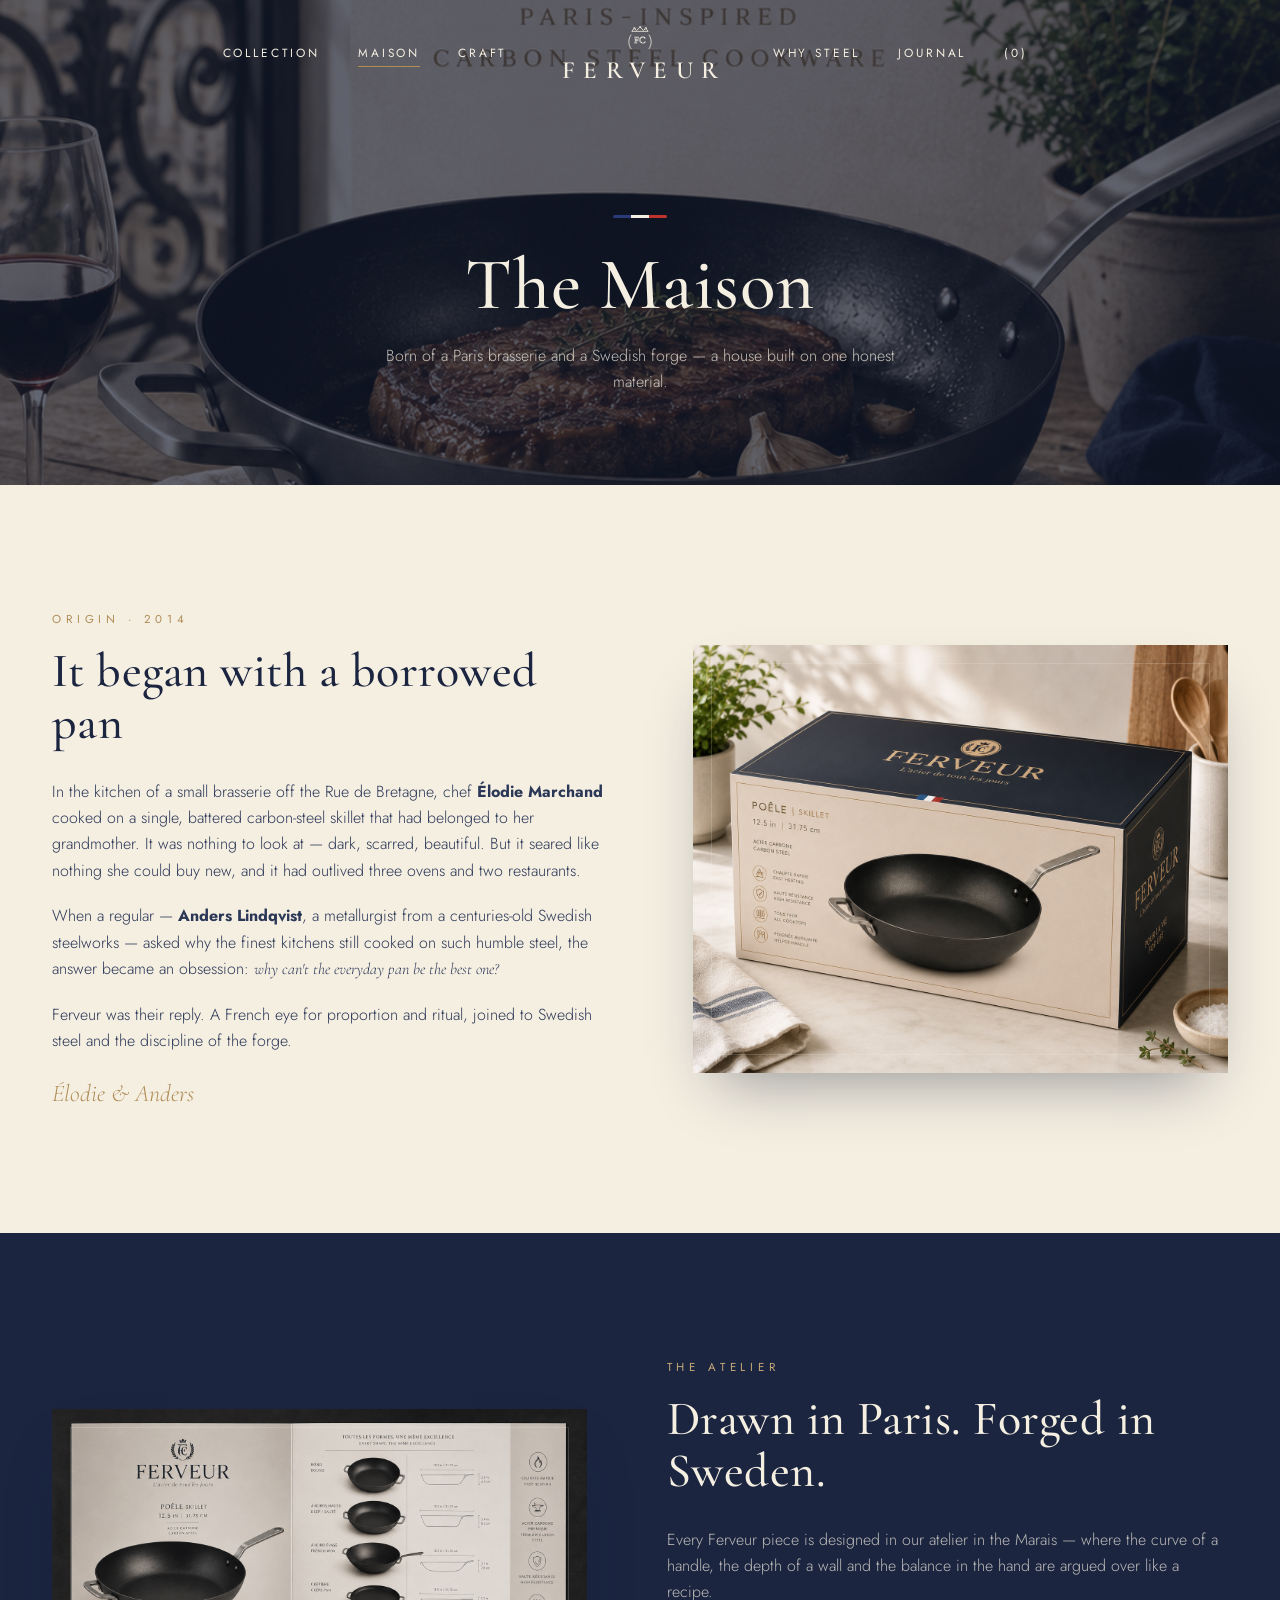
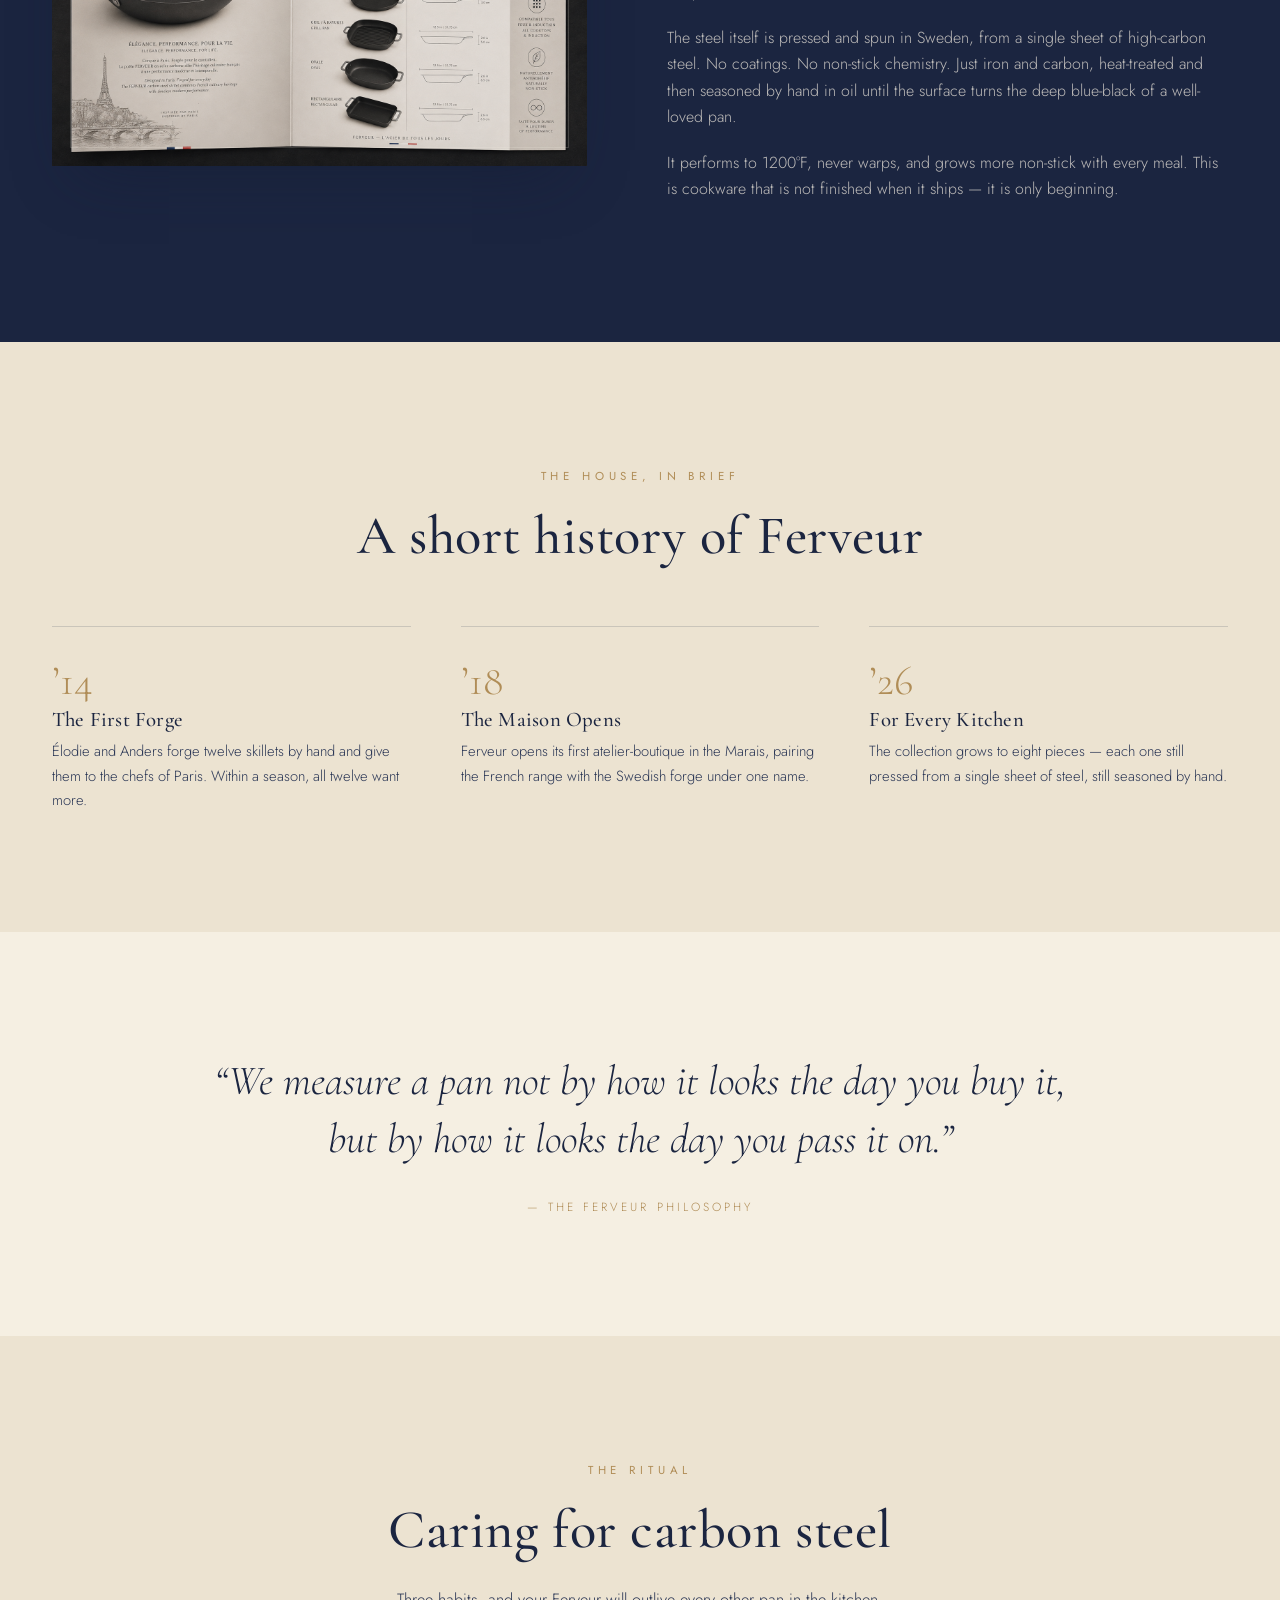
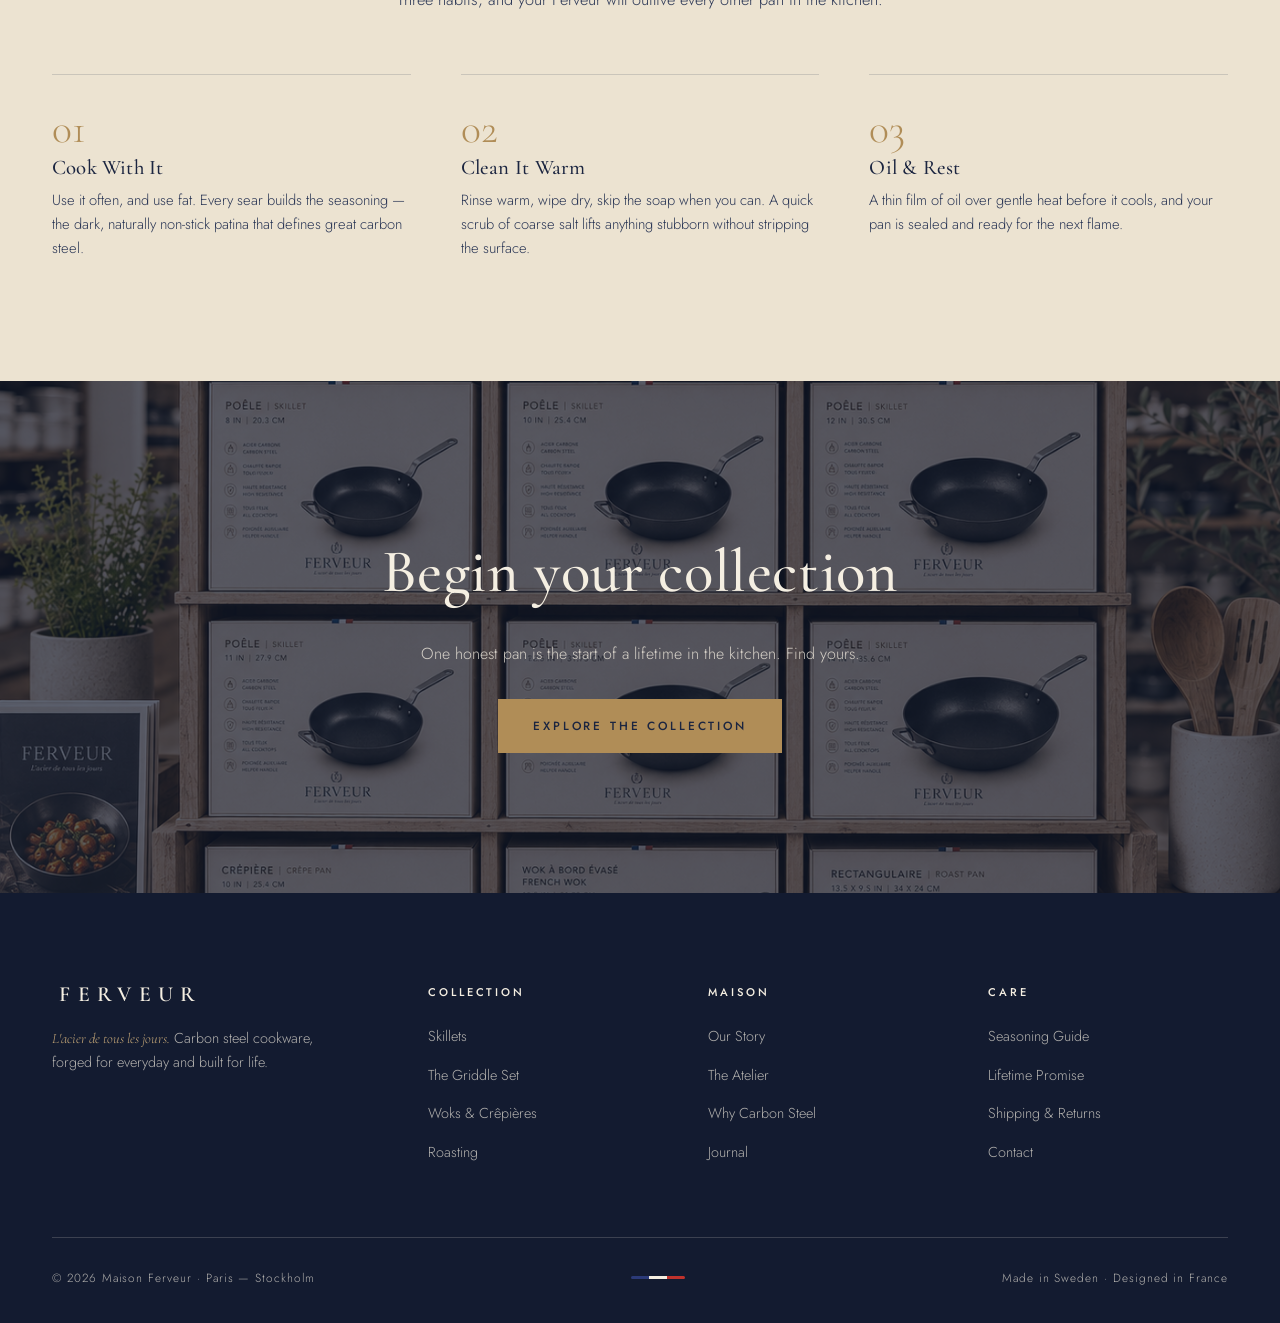
==== about.html @ c8ef3b49 "Build Ferveur luxury carbon steel cookware website Multi-page static site for the Ferveur brand: - H" ====
<!DOCTYPE html>
<html lang="en">
<head>
<meta charset="UTF-8" />
<meta name="viewport" content="width=device-width, initial-scale=1.0" />
<title>The Maison — FERVEUR | Our Story</title>
<meta name="description" content="The story of Ferveur — born of a Paris brasserie and a Swedish forge. Carbon steel cookware, designed in France and made in Sweden." />
<link rel="preconnect" href="https://fonts.googleapis.com" />
<link rel="preconnect" href="https://fonts.gstatic.com" crossorigin />
<link rel="stylesheet" href="assets/css/style.css" />
</head>
<body>

<!-- ===================  NAV  =================== -->
<nav class="nav on-dark">
  <ul class="nav__links left">
    <li><a href="collection.html">Collection</a></li>
    <li><a href="about.html">Maison</a></li>
    <li><a href="index.html#craft">Craft</a></li>
  </ul>
  <button class="burger" aria-label="Menu"><span></span><span></span><span></span></button>
  <a class="nav__center" href="index.html" aria-label="Ferveur home">
    <span class="brand-mark">
      <svg viewBox="0 0 60 60" aria-hidden="true">
        <g fill="none" stroke-width="1.4" class="mono-stroke" stroke="currentColor" stroke-linecap="round" stroke-linejoin="round">
          <path d="M16 16 L20 11 L24 15 L30 9 L36 15 L40 11 L44 16 Z"/>
          <circle cx="20" cy="11" r="1.3" fill="currentColor"/><circle cx="30" cy="9" r="1.3" fill="currentColor"/><circle cx="40" cy="11" r="1.3" fill="currentColor"/>
          <path d="M14 47 C9 40 9 30 14 23 M46 47 C51 40 51 30 46 23"/>
        </g>
        <text x="30" y="37" text-anchor="middle" font-family="Cormorant Garamond, serif" font-size="17" font-weight="600" fill="currentColor" class="mono-stroke" stroke="none">FC</text>
      </svg>
      <span class="brand-mark__word">FERVEUR</span>
    </span>
  </a>
  <ul class="nav__links right">
    <li><a href="index.html#features">Why Steel</a></li>
    <li><a href="index.html#newsletter">Journal</a></li>
    <li><a href="collection.html" data-cart-count>(0)</a></li>
  </ul>
</nav>
<div class="mobile-menu">
  <a href="collection.html">Collection</a>
  <a href="about.html">Maison</a>
  <a href="index.html#craft">Craft</a>
  <a href="index.html#features">Why Steel</a>
  <a href="index.html#newsletter">Journal</a>
</div>

<!-- ===================  PAGE HEAD  =================== -->
<header class="page-head">
  <img src="assets/img/hero-catalog.png" alt="Ferveur skillet by a Paris window" />
  <div class="page-head__inner wrap">
    <span class="tricolor"><i></i><i></i><i></i></span>
    <h1>The Maison</h1>
    <p>Born of a Paris brasserie and a Swedish forge — a house built on one honest material.</p>
  </div>
</header>

<!-- ===================  ORIGIN  =================== -->
<section class="section">
  <div class="wrap">
    <div class="split">
      <div class="split__text reveal">
        <span class="eyebrow">Origin · 2014</span>
        <h2>It began with a borrowed pan</h2>
        <p>In the kitchen of a small brasserie off the Rue de Bretagne, chef <strong>Élodie Marchand</strong> cooked on a single, battered carbon-steel skillet that had belonged to her grandmother. It was nothing to look at — dark, scarred, beautiful. But it seared like nothing she could buy new, and it had outlived three ovens and two restaurants.</p>
        <p>When a regular — <strong>Anders Lindqvist</strong>, a metallurgist from a centuries-old Swedish steelworks — asked why the finest kitchens still cooked on such humble steel, the answer became an obsession: <em class="script">why can't the everyday pan be the best one?</em></p>
        <p>Ferveur was their reply. A French eye for proportion and ritual, joined to Swedish steel and the discipline of the forge.</p>
        <span class="signature">Élodie &amp; Anders</span>
      </div>
      <div class="split__media reveal d1">
        <img src="assets/img/box-skillet.png" alt="A Ferveur skillet in its box" />
        <span class="tag-frame"></span>
      </div>
    </div>
  </div>
</section>

<!-- ===================  CRAFT  =================== -->
<section class="section section--ink" id="craft">
  <div class="wrap">
    <div class="split split--rev">
      <div class="split__text reveal d1">
        <span class="eyebrow">The Atelier</span>
        <h2>Drawn in Paris. Forged in Sweden.</h2>
        <p>Every Ferveur piece is designed in our atelier in the Marais — where the curve of a handle, the depth of a wall and the balance in the hand are argued over like a recipe.</p>
        <p>The steel itself is pressed and spun in Sweden, from a single sheet of high-carbon steel. No coatings. No non-stick chemistry. Just iron and carbon, heat-treated and then seasoned by hand in oil until the surface turns the deep blue-black of a well-loved pan.</p>
        <p>It performs to 1200°F, never warps, and grows more non-stick with every meal. This is cookware that is not finished when it ships — it is only beginning.</p>
      </div>
      <div class="split__media reveal">
        <img src="assets/img/catalog-range.png" alt="The Ferveur range of shapes" />
        <span class="tag-frame"></span>
      </div>
    </div>
  </div>
</section>

<!-- ===================  TIMELINE  =================== -->
<section class="section section--paper2">
  <div class="wrap">
    <div class="section-head center reveal">
      <span class="eyebrow">The House, in Brief</span>
      <h2>A short history of Ferveur</h2>
    </div>
    <div class="timeline reveal d1">
      <div class="tl">
        <div class="tl__year">’14</div>
        <h4>The First Forge</h4>
        <p>Élodie and Anders forge twelve skillets by hand and give them to the chefs of Paris. Within a season, all twelve want more.</p>
      </div>
      <div class="tl">
        <div class="tl__year">’18</div>
        <h4>The Maison Opens</h4>
        <p>Ferveur opens its first atelier-boutique in the Marais, pairing the French range with the Swedish forge under one name.</p>
      </div>
      <div class="tl">
        <div class="tl__year">’26</div>
        <h4>For Every Kitchen</h4>
        <p>The collection grows to eight pieces — each one still pressed from a single sheet of steel, still seasoned by hand.</p>
      </div>
    </div>
  </div>
</section>

<!-- ===================  QUOTE  =================== -->
<section class="section">
  <div class="wrap">
    <div class="quote reveal">
      <p>“We measure a pan not by how it looks the day you buy it, but by how it looks the day you pass it on.”</p>
      <cite>— The Ferveur Philosophy</cite>
    </div>
  </div>
</section>

<!-- ===================  CARE  =================== -->
<section class="section section--paper2" id="care">
  <div class="wrap">
    <div class="section-head center reveal">
      <span class="eyebrow">The Ritual</span>
      <h2>Caring for carbon steel</h2>
      <p>Three habits, and your Ferveur will outlive every other pan in the kitchen.</p>
    </div>
    <div class="timeline reveal d1">
      <div class="tl">
        <div class="tl__year">01</div>
        <h4>Cook With It</h4>
        <p>Use it often, and use fat. Every sear builds the seasoning — the dark, naturally non-stick patina that defines great carbon steel.</p>
      </div>
      <div class="tl">
        <div class="tl__year">02</div>
        <h4>Clean It Warm</h4>
        <p>Rinse warm, wipe dry, skip the soap when you can. A quick scrub of coarse salt lifts anything stubborn without stripping the surface.</p>
      </div>
      <div class="tl">
        <div class="tl__year">03</div>
        <h4>Oil &amp; Rest</h4>
        <p>A thin film of oil over gentle heat before it cools, and your pan is sealed and ready for the next flame.</p>
      </div>
    </div>
  </div>
</section>

<!-- ===================  CTA BANNER  =================== -->
<section class="banner">
  <img src="assets/img/display-wall.png" alt="The Ferveur collection" />
  <div class="banner__inner reveal">
    <h2>Begin your collection</h2>
    <p>One honest pan is the start of a lifetime in the kitchen. Find yours.</p>
    <a href="collection.html" class="btn">Explore the Collection</a>
  </div>
</section>

<!-- ===================  FOOTER  =================== -->
<footer class="footer">
  <div class="wrap">
    <div class="footer__top">
      <div class="footer__brand">
        <span class="brand-mark" style="align-items:flex-start;">
          <span class="brand-mark__word">FERVEUR</span>
        </span>
        <p><em class="script" style="color:var(--gold-soft);">L'acier de tous les jours.</em> Carbon steel cookware, forged for everyday and built for life.</p>
      </div>
      <div><h5>Collection</h5><ul>
        <li><a href="collection.html">Skillets</a></li>
        <li><a href="collection.html">The Griddle Set</a></li>
        <li><a href="collection.html">Woks & Crêpières</a></li>
        <li><a href="collection.html">Roasting</a></li>
      </ul></div>
      <div><h5>Maison</h5><ul>
        <li><a href="about.html">Our Story</a></li>
        <li><a href="about.html#craft">The Atelier</a></li>
        <li><a href="index.html#features">Why Carbon Steel</a></li>
        <li><a href="index.html#newsletter">Journal</a></li>
      </ul></div>
      <div><h5>Care</h5><ul>
        <li><a href="about.html#care">Seasoning Guide</a></li>
        <li><a href="#">Lifetime Promise</a></li>
        <li><a href="#">Shipping & Returns</a></li>
        <li><a href="#">Contact</a></li>
      </ul></div>
    </div>
    <div class="footer__bottom">
      <p>© 2026 Maison Ferveur · Paris — Stockholm</p>
      <span class="tricolor"><i></i><i></i><i></i></span>
      <p>Made in Sweden · Designed in France</p>
    </div>
  </div>
</footer>

<script src="assets/js/main.js"></script>
</body>
</html>
---- assets/css/style.css ----
/* =========================================================
   FERVEUR — Carbon Steel Cookware
   "L'acier de tous les jours"
   ========================================================= */

@import url('https://fonts.googleapis.com/css2?family=Cormorant+Garamond:ital,wght@0,400;0,500;0,600;1,400;1,500&family=Jost:wght@300;400;500;600&display=swap');

:root{
  --ink:        #1b2540;   /* deep french navy            */
  --ink-deep:   #131b30;   /* near-black navy             */
  --ink-soft:   #2b3756;
  --paper:      #f5efe2;   /* warm cream                  */
  --paper-2:    #ece3d1;   /* deeper cream                */
  --paper-3:    #e3d8c2;
  --gold:       #b08d57;   /* brushed brass               */
  --gold-soft:  #c8a978;
  --line:       rgba(27,37,64,.16);
  --line-light: rgba(245,239,226,.18);
  --fr-blue:    #2b3a78;
  --fr-red:     #c0322c;
  --shadow:     0 30px 60px -25px rgba(19,27,48,.45);

  --serif: 'Cormorant Garamond', Georgia, serif;
  --sans:  'Jost', 'Helvetica Neue', Arial, sans-serif;

  --wrap: 1240px;
  --ease: cubic-bezier(.22,.61,.36,1);
}

*{ box-sizing:border-box; margin:0; padding:0; }
html{ scroll-behavior:smooth; -webkit-font-smoothing:antialiased; }
body{
  font-family:var(--sans);
  color:var(--ink);
  background:var(--paper);
  line-height:1.65;
  font-weight:300;
  overflow-x:hidden;
}
img{ display:block; max-width:100%; }
a{ color:inherit; text-decoration:none; }

.wrap{ width:100%; max-width:var(--wrap); margin:0 auto; padding:0 32px; }

/* ---------- Type ---------- */
h1,h2,h3,h4{ font-family:var(--serif); font-weight:500; line-height:1.08; letter-spacing:.01em; }
.eyebrow{
  font-family:var(--sans);
  font-size:.72rem;
  letter-spacing:.42em;
  text-transform:uppercase;
  font-weight:400;
  color:var(--gold);
  display:inline-block;
}
.script{ font-style:italic; font-family:var(--serif); }

/* tricolor rule */
.tricolor{ display:inline-flex; height:3px; width:54px; border-radius:2px; overflow:hidden; }
.tricolor i{ flex:1; }
.tricolor i:nth-child(1){ background:var(--fr-blue); }
.tricolor i:nth-child(2){ background:#f5efe2; }
.tricolor i:nth-child(3){ background:var(--fr-red); }

/* ====================  NAV  ==================== */
.nav{
  position:fixed; inset:0 0 auto 0; z-index:100;
  display:flex; align-items:center; justify-content:space-between;
  padding:22px 40px;
  transition:background .5s var(--ease), padding .5s var(--ease), box-shadow .5s var(--ease);
}
.nav.scrolled{
  background:rgba(245,239,226,.92);
  backdrop-filter:saturate(140%) blur(14px);
  padding:14px 40px;
  box-shadow:0 1px 0 var(--line);
}
.nav__links{ display:flex; gap:38px; list-style:none; flex:1; }
.nav__links.left{ justify-content:flex-end; padding-right:46px; }
.nav__links.right{ justify-content:flex-start; padding-left:46px; }
.nav__links a{
  font-size:.74rem; letter-spacing:.24em; text-transform:uppercase; font-weight:400;
  position:relative; padding:6px 0; color:var(--ink); transition:color .3s;
}
.nav.on-dark .nav__links a, .nav.on-dark .brand-mark__word, .nav.on-dark .nav__tag,
.nav.on-dark .burger span{ color:var(--paper); }
.nav.on-dark .brand-mark__word{ color:var(--paper); }
.nav.on-dark.scrolled .nav__links a,
.nav.on-dark.scrolled .brand-mark__word,
.nav.on-dark.scrolled .burger span{ color:var(--ink); }
.nav__links a::after{
  content:''; position:absolute; left:0; bottom:0; height:1px; width:0; background:var(--gold);
  transition:width .4s var(--ease);
}
.nav__links a:hover::after, .nav__links a.active::after{ width:100%; }

.nav__center{ text-align:center; }
.burger{ display:none; background:none; border:0; cursor:pointer; flex-direction:column; gap:5px; }
.burger span{ width:26px; height:1.5px; background:var(--ink); transition:.3s; }

/* brand monogram lockup */
.brand-mark{ display:inline-flex; flex-direction:column; align-items:center; gap:2px; }
.brand-mark svg{ width:34px; height:34px; }
.nav.on-dark .brand-mark svg .mono-stroke{ stroke:var(--paper); }
.nav.on-dark.scrolled .brand-mark svg .mono-stroke{ stroke:var(--ink); }
.brand-mark__word{
  font-family:var(--serif); font-size:1.55rem; letter-spacing:.34em; font-weight:600;
  text-indent:.34em; color:var(--ink); line-height:1;
}
.brand-mark__tag{ font-style:italic; font-family:var(--serif); font-size:.78rem; color:var(--gold); }

/* ====================  HERO  ==================== */
.hero{
  position:relative; min-height:100vh; display:flex; align-items:center;
  background:var(--ink-deep);
  overflow:hidden;
}
.hero__media{ position:absolute; inset:0; }
.hero__media img{ width:100%; height:100%; object-fit:cover; opacity:.9; }
.hero__media::after{
  content:''; position:absolute; inset:0;
  background:linear-gradient(105deg, rgba(19,27,48,.82) 0%, rgba(19,27,48,.45) 45%, rgba(19,27,48,.15) 100%);
}
.hero__inner{ position:relative; z-index:2; color:var(--paper); max-width:640px; }
.hero__inner .eyebrow{ color:var(--gold-soft); }
.hero h1{
  font-size:clamp(3rem, 7vw, 6rem);
  color:var(--paper); margin:.3em 0 .25em; font-weight:500;
}
.hero h1 em{ color:var(--gold-soft); }
.hero__lede{ font-size:1.05rem; max-width:480px; color:rgba(245,239,226,.82); margin-bottom:2.4rem; }
.hero__cta{ display:flex; gap:18px; flex-wrap:wrap; align-items:center; }

/* buttons */
.btn{
  font-family:var(--sans); font-size:.74rem; letter-spacing:.24em; text-transform:uppercase;
  padding:16px 34px; border:1px solid var(--gold); color:var(--ink); background:var(--gold);
  cursor:pointer; transition:.4s var(--ease); display:inline-block; font-weight:500;
}
.btn:hover{ background:transparent; color:var(--gold); }
.btn--ghost{ background:transparent; color:var(--paper); border-color:rgba(245,239,226,.5); }
.btn--ghost:hover{ border-color:var(--gold-soft); color:var(--gold-soft); }
.btn--dark{ background:var(--ink); border-color:var(--ink); color:var(--paper); }
.btn--dark:hover{ background:transparent; color:var(--ink); }

.scroll-hint{
  position:absolute; bottom:34px; left:50%; transform:translateX(-50%); z-index:3;
  color:rgba(245,239,226,.6); font-size:.64rem; letter-spacing:.3em; text-transform:uppercase;
  display:flex; flex-direction:column; align-items:center; gap:10px;
}
.scroll-hint span{ width:1px; height:46px; background:linear-gradient(var(--gold-soft), transparent); animation:drop 2.2s infinite; }
@keyframes drop{ 0%{ transform:scaleY(0); transform-origin:top; } 50%{ transform:scaleY(1); transform-origin:top; } 51%{ transform-origin:bottom; } 100%{ transform:scaleY(0); transform-origin:bottom; } }

/* ====================  MARQUEE STRIP  ==================== */
.strip{
  background:var(--ink); color:var(--paper-2); padding:18px 0; overflow:hidden;
  border-top:1px solid var(--line-light); border-bottom:1px solid var(--line-light);
}
.strip__track{ display:flex; gap:60px; white-space:nowrap; animation:slide 38s linear infinite; }
.strip__track span{ font-size:.72rem; letter-spacing:.34em; text-transform:uppercase; color:rgba(245,239,226,.7); display:inline-flex; align-items:center; gap:60px; }
.strip__track span::after{ content:'✦'; color:var(--gold); }
@keyframes slide{ to{ transform:translateX(-50%); } }

/* ====================  SECTION SHELL  ==================== */
.section{ padding:120px 0; }
.section--paper2{ background:var(--paper-2); }
.section--ink{ background:var(--ink); color:var(--paper); }
.section--ink .eyebrow{ color:var(--gold-soft); }
.section--ink h2{ color:var(--paper); }
.section-head{ max-width:620px; }
.section-head.center{ margin:0 auto; text-align:center; }
.section-head h2{ font-size:clamp(2.2rem,4.4vw,3.4rem); margin:.35em 0 .5em; }
.section-head p{ color:var(--ink-soft); font-size:1.02rem; }
.section--ink .section-head p{ color:rgba(245,239,226,.72); }

/* ====================  INTRO SPLIT  ==================== */
.split{ display:grid; grid-template-columns:1.05fr 1fr; gap:80px; align-items:center; }
.split__media{ position:relative; }
.split__media img{ width:100%; box-shadow:var(--shadow); }
.split__media .tag-frame{ position:absolute; inset:18px; border:1px solid var(--line-light); pointer-events:none; }
.split--rev{ grid-template-columns:1fr 1.05fr; }
.split--rev .split__text{ order:2; }
.split__text h2{ font-size:clamp(2rem,4vw,3rem); margin:.3em 0 .6em; }
.split__text p{ margin-bottom:1.2rem; color:var(--ink-soft); }
.section--ink .split__text p{ color:rgba(245,239,226,.74); }
.signature{ font-family:var(--serif); font-style:italic; font-size:1.5rem; color:var(--gold); margin-top:.4rem; }

/* ====================  FEATURES  ==================== */
.features{ display:grid; grid-template-columns:repeat(4,1fr); gap:0; border-top:1px solid var(--line); }
.feature{ padding:48px 28px; text-align:center; border-right:1px solid var(--line); }
.feature:last-child{ border-right:0; }
.feature__icon{ width:46px; height:46px; margin:0 auto 22px; color:var(--gold); }
.feature h4{ font-size:1.35rem; margin-bottom:.4rem; }
.feature p{ font-size:.82rem; letter-spacing:.04em; color:var(--ink-soft); text-transform:uppercase; }

/* ====================  COLLECTION GRID  ==================== */
.grid{ display:grid; grid-template-columns:repeat(3,1fr); gap:38px; }
.card{
  background:var(--paper); border:1px solid var(--line);
  display:flex; flex-direction:column; transition:transform .5s var(--ease), box-shadow .5s var(--ease);
}
.card:hover{ transform:translateY(-8px); box-shadow:var(--shadow); }
.card__media{ position:relative; aspect-ratio:4/3.4; overflow:hidden; background:var(--ink-deep); }
.card__media img{ width:100%; height:100%; object-fit:cover; transition:transform 1.1s var(--ease); }
.card:hover .card__media img{ transform:scale(1.06); }
.card__badge{
  position:absolute; top:16px; left:16px; background:var(--ink); color:var(--paper);
  font-size:.58rem; letter-spacing:.24em; text-transform:uppercase; padding:7px 12px;
}
.card__body{ padding:26px 26px 30px; display:flex; flex-direction:column; flex:1; }
.card__fr{ font-size:.64rem; letter-spacing:.3em; text-transform:uppercase; color:var(--gold); margin-bottom:8px; }
.card__body h3{ font-size:1.6rem; margin-bottom:6px; }
.card__spec{ font-size:.82rem; color:var(--ink-soft); margin-bottom:18px; flex:1; }
.card__foot{ display:flex; align-items:center; justify-content:space-between; padding-top:18px; border-top:1px solid var(--line); }
.card__price{ font-family:var(--serif); font-size:1.7rem; font-weight:600; }
.card__buy{
  font-size:.66rem; letter-spacing:.22em; text-transform:uppercase; color:var(--ink);
  border-bottom:1px solid var(--gold); padding-bottom:4px; transition:.3s;
}
.card__buy:hover{ color:var(--gold); }

/* ====================  BANNER / CTA  ==================== */
.banner{
  position:relative; padding:140px 0; text-align:center; color:var(--paper);
  background:var(--ink-deep); overflow:hidden;
}
.banner img{ position:absolute; inset:0; width:100%; height:100%; object-fit:cover; opacity:.32; }
.banner__inner{ position:relative; z-index:2; max-width:680px; margin:0 auto; }
.banner h2{ font-size:clamp(2.4rem,5vw,3.8rem); color:var(--paper); margin:.3em 0 .6em; }
.banner p{ color:rgba(245,239,226,.8); margin-bottom:2rem; }

/* ====================  STORY TIMELINE  ==================== */
.timeline{ display:grid; grid-template-columns:repeat(3,1fr); gap:50px; margin-top:60px; }
.tl{ position:relative; padding-top:34px; border-top:1px solid var(--line); }
.section--ink .tl{ border-top-color:var(--line-light); }
.tl__year{ font-family:var(--serif); font-size:2.6rem; color:var(--gold); line-height:1; margin-bottom:.4rem; }
.tl h4{ font-size:1.3rem; margin-bottom:.5rem; }
.tl p{ font-size:.92rem; color:var(--ink-soft); }
.section--ink .tl p{ color:rgba(245,239,226,.72); }

/* ====================  QUOTE  ==================== */
.quote{ text-align:center; max-width:860px; margin:0 auto; }
.quote p{ font-family:var(--serif); font-style:italic; font-size:clamp(1.6rem,3.4vw,2.6rem); line-height:1.4; color:var(--ink); }
.quote cite{ display:block; margin-top:28px; font-style:normal; font-family:var(--sans); font-size:.74rem; letter-spacing:.26em; text-transform:uppercase; color:var(--gold); }

/* ====================  NEWSLETTER  ==================== */
.news{ display:grid; grid-template-columns:1fr 1fr; gap:60px; align-items:center; }
.news form{ display:flex; gap:0; margin-top:24px; max-width:440px; border-bottom:1px solid var(--line-light); }
.news input{
  flex:1; background:transparent; border:0; padding:14px 4px; color:var(--paper);
  font-family:var(--sans); font-size:.9rem; letter-spacing:.04em;
}
.news input::placeholder{ color:rgba(245,239,226,.45); }
.news input:focus{ outline:none; }
.news button{ background:none; border:0; color:var(--gold); cursor:pointer; font-size:.7rem; letter-spacing:.22em; text-transform:uppercase; padding:0 6px; }
.news .ok{ color:var(--gold-soft); font-size:.84rem; margin-top:14px; min-height:1.2em; }

/* ====================  FOOTER  ==================== */
.footer{ background:var(--ink-deep); color:rgba(245,239,226,.7); padding:90px 0 36px; }
.footer__top{ display:grid; grid-template-columns:1.4fr 1fr 1fr 1fr; gap:40px; padding-bottom:60px; border-bottom:1px solid var(--line-light); }
.footer h5{ font-family:var(--sans); font-size:.7rem; letter-spacing:.26em; text-transform:uppercase; color:var(--paper); margin-bottom:22px; font-weight:500; }
.footer ul{ list-style:none; }
.footer ul li{ margin-bottom:12px; }
.footer ul a{ font-size:.9rem; transition:color .3s; }
.footer ul a:hover{ color:var(--gold-soft); }
.footer__brand .brand-mark__word{ color:var(--paper); font-size:1.35rem; }
.footer__brand p{ font-size:.9rem; max-width:280px; margin-top:18px; }
.footer__brand .brand-mark svg .mono-stroke{ stroke:var(--paper); }
.footer__bottom{ display:flex; justify-content:space-between; align-items:center; padding-top:30px; flex-wrap:wrap; gap:16px; }
.footer__bottom p{ font-size:.74rem; letter-spacing:.08em; }
.footer__bottom .tricolor{ margin:0 auto; }

/* ====================  PAGE HEADER (interior pages)  ==================== */
.page-head{
  position:relative; padding:200px 0 90px; text-align:center; color:var(--paper);
  background:var(--ink-deep); overflow:hidden;
}
.page-head img{ position:absolute; inset:0; width:100%; height:100%; object-fit:cover; opacity:.34; }
.page-head__inner{ position:relative; z-index:2; }
.page-head h1{ font-size:clamp(2.6rem,6vw,4.6rem); color:var(--paper); margin:.25em 0; }
.page-head p{ max-width:560px; margin:0 auto; color:rgba(245,239,226,.78); }

/* ====================  REVEAL  ==================== */
.reveal{ opacity:0; transform:translateY(30px); transition:opacity 1s var(--ease), transform 1s var(--ease); }
.reveal.in{ opacity:1; transform:none; }
.reveal.d1{ transition-delay:.1s; } .reveal.d2{ transition-delay:.2s; }
.reveal.d3{ transition-delay:.3s; } .reveal.d4{ transition-delay:.4s; }

/* ====================  RESPONSIVE  ==================== */
@media (max-width:980px){
  .split, .split--rev{ grid-template-columns:1fr; gap:44px; }
  .split--rev .split__text{ order:0; }
  .grid{ grid-template-columns:repeat(2,1fr); }
  .features{ grid-template-columns:repeat(2,1fr); }
  .feature:nth-child(2){ border-right:0; }
  .feature{ border-bottom:1px solid var(--line); }
  .timeline{ grid-template-columns:1fr; gap:36px; }
  .news{ grid-template-columns:1fr; gap:30px; }
  .footer__top{ grid-template-columns:1fr 1fr; gap:36px; }
}
@media (max-width:720px){
  .wrap{ padding:0 22px; }
  .nav{ padding:18px 22px; }
  .nav.scrolled{ padding:14px 22px; }
  .nav__links{ display:none; }
  .burger{ display:flex; }
  .nav__center{ flex:1; text-align:left; }
  .brand-mark{ align-items:flex-start; }
  .nav__actions{ display:none; }
  /* mobile menu */
  .mobile-menu{
    position:fixed; inset:0; z-index:99; background:var(--ink-deep); color:var(--paper);
    display:flex; flex-direction:column; align-items:center; justify-content:center; gap:28px;
    transform:translateY(-100%); transition:transform .55s var(--ease);
  }
  .mobile-menu.open{ transform:none; }
  .mobile-menu a{ font-family:var(--serif); font-size:2rem; }
  .section{ padding:80px 0; }
  .grid{ grid-template-columns:1fr; }
  .footer__top{ grid-template-columns:1fr; }
  .hero__cta{ flex-direction:column; align-items:flex-start; }
  .hero__cta .btn{ width:100%; text-align:center; }
}
.mobile-menu{ display:none; }
@media (max-width:720px){ .mobile-menu{ display:flex; } }
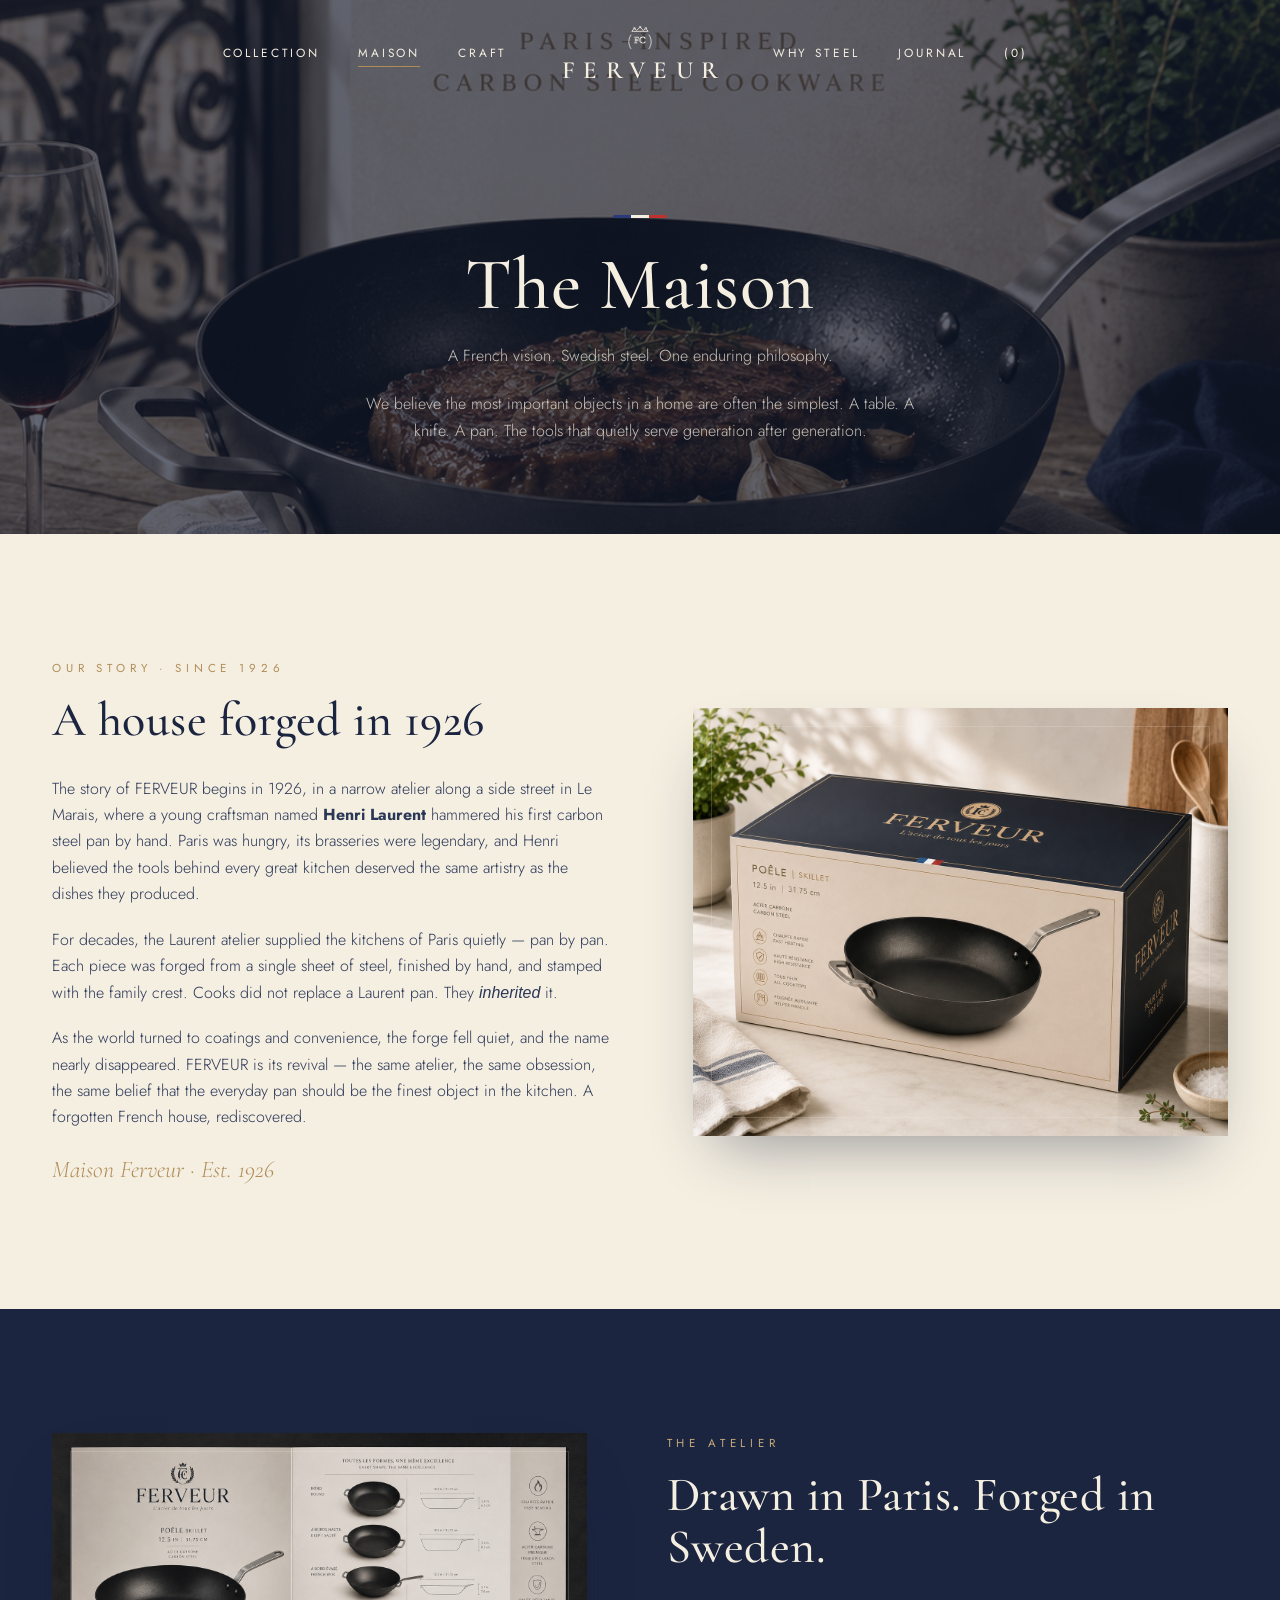
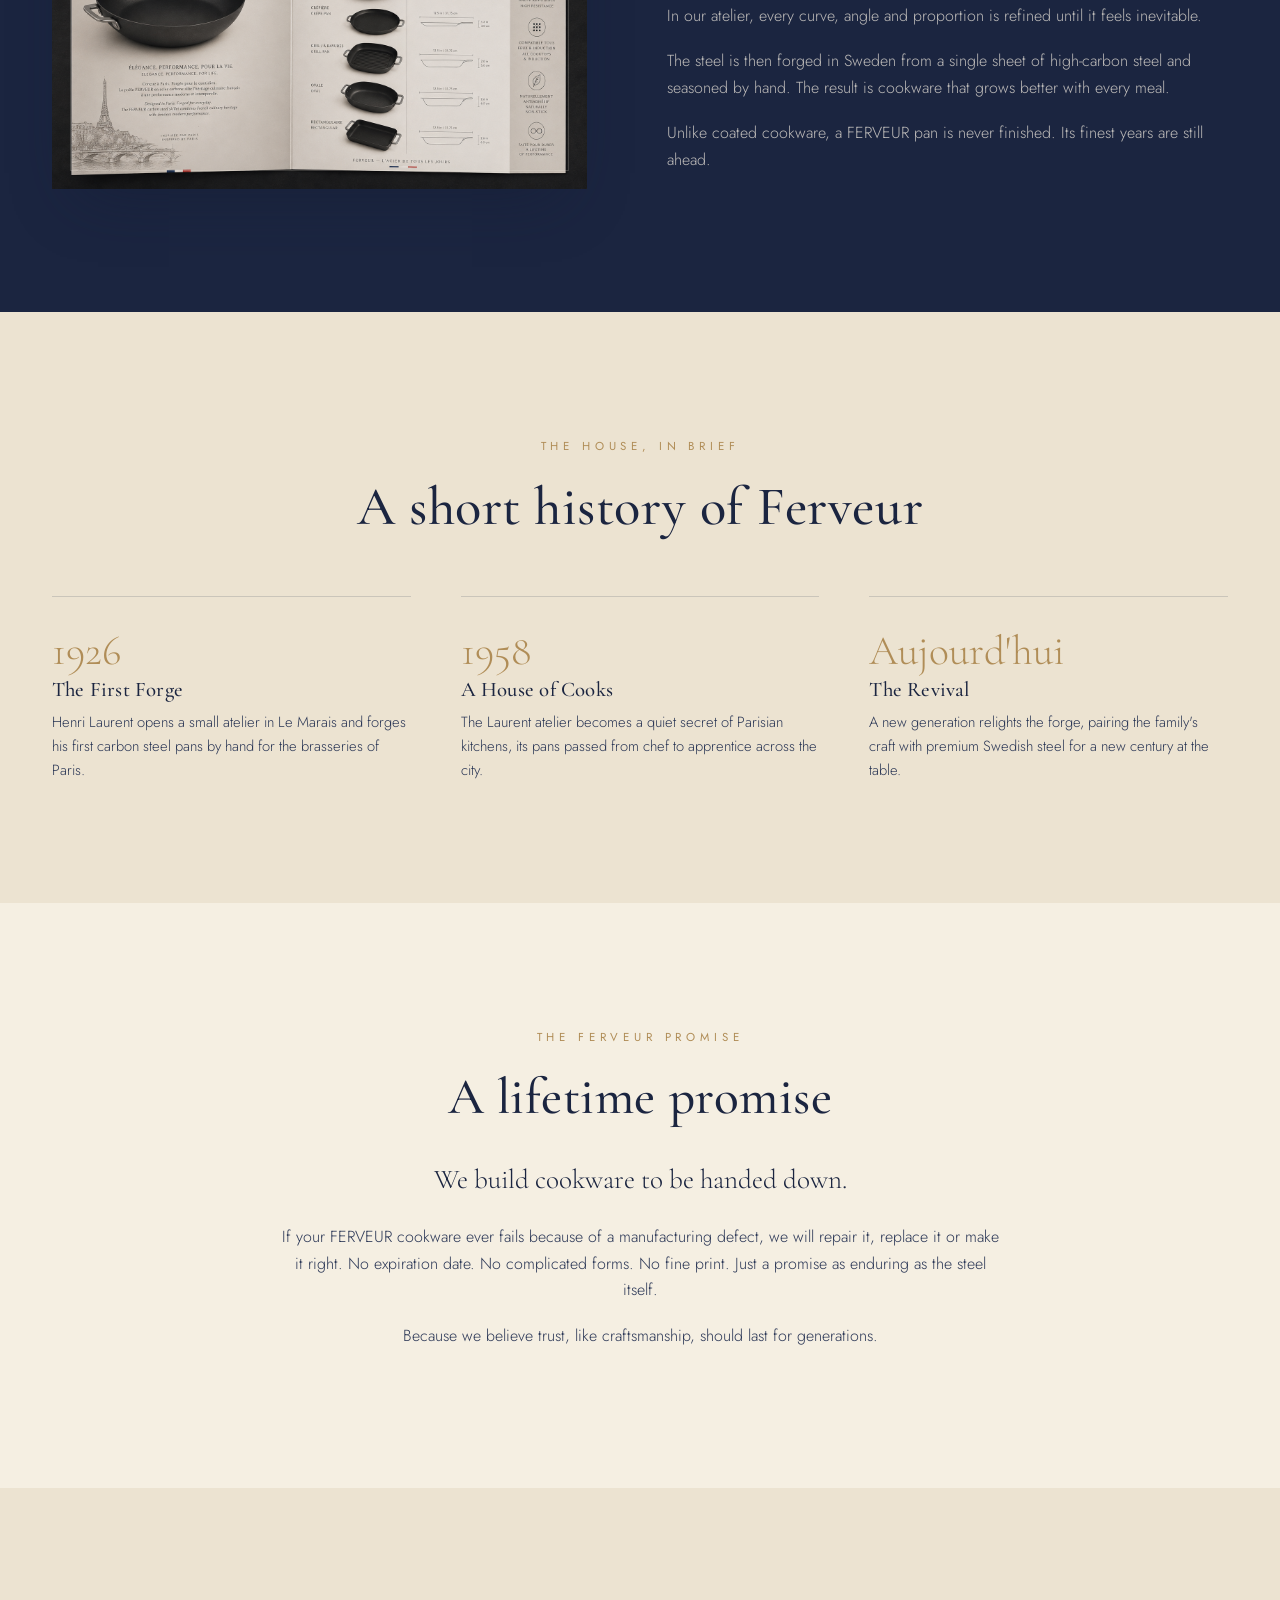
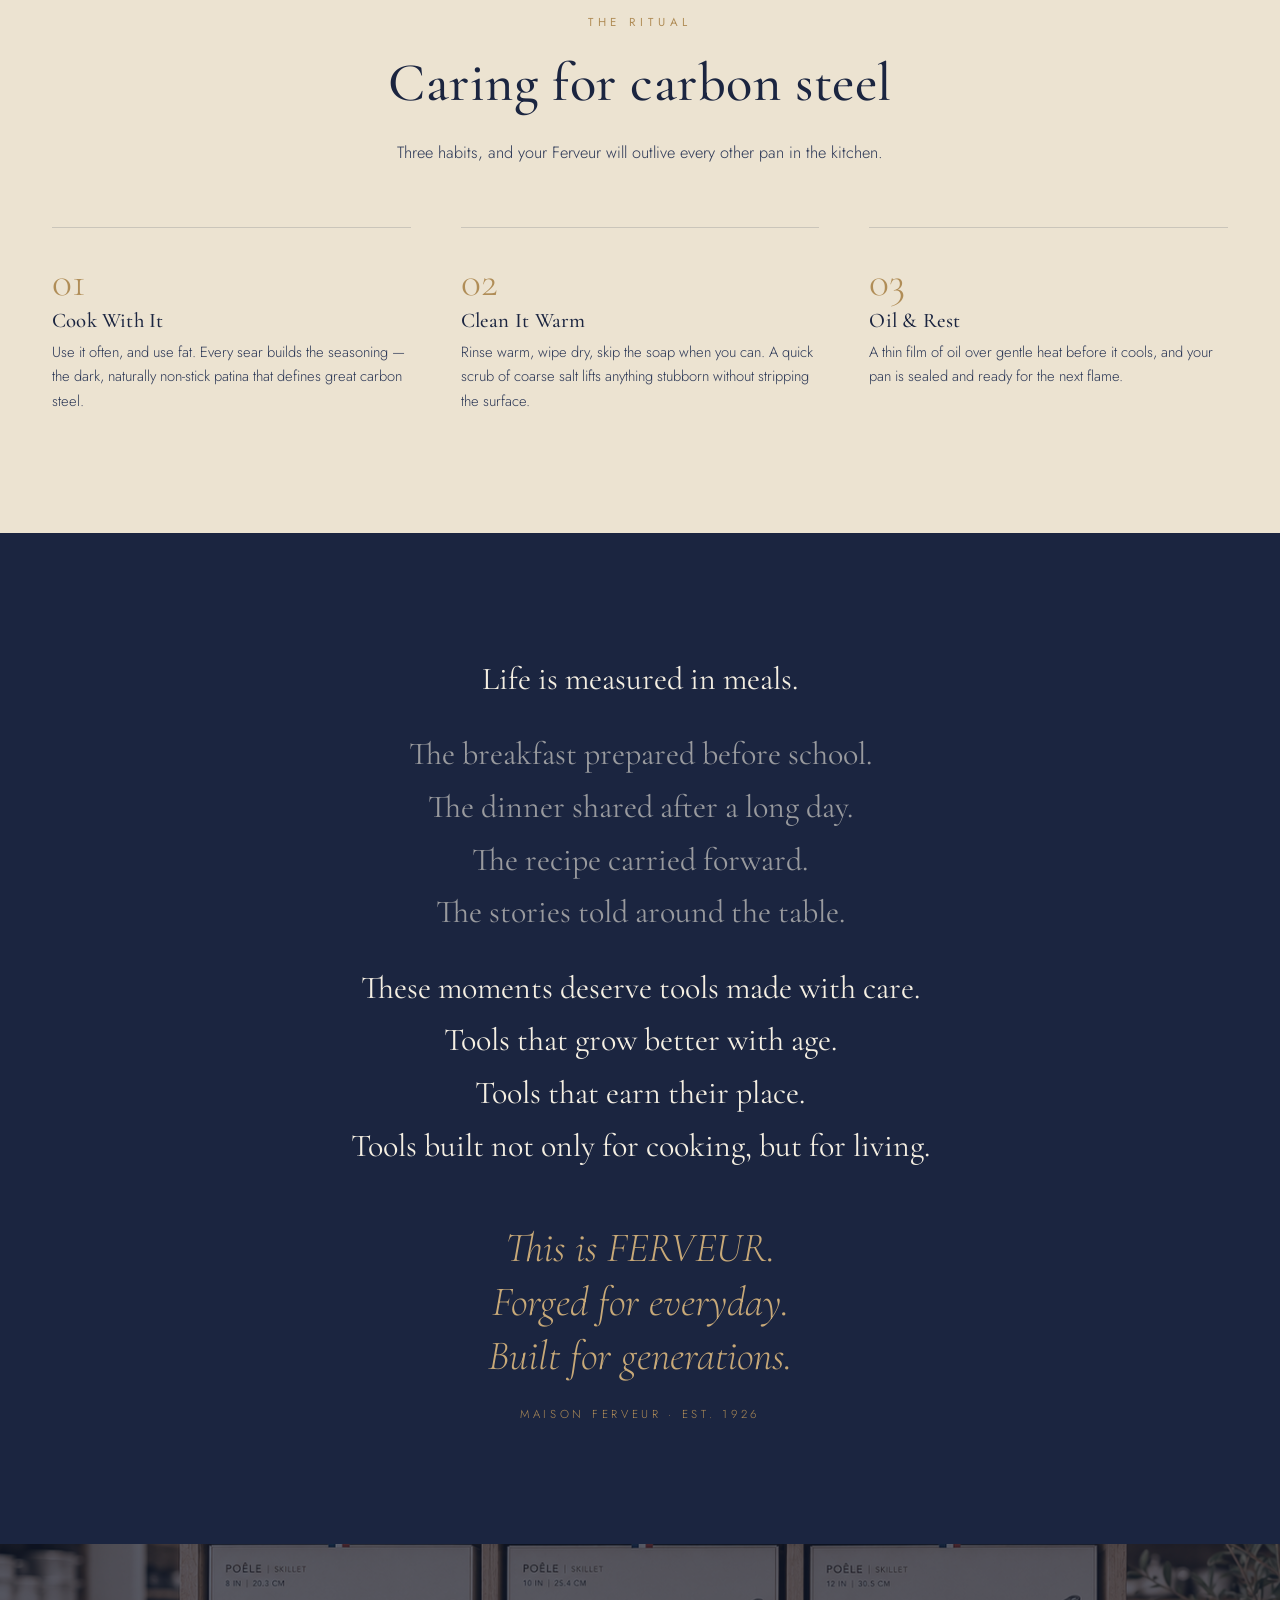
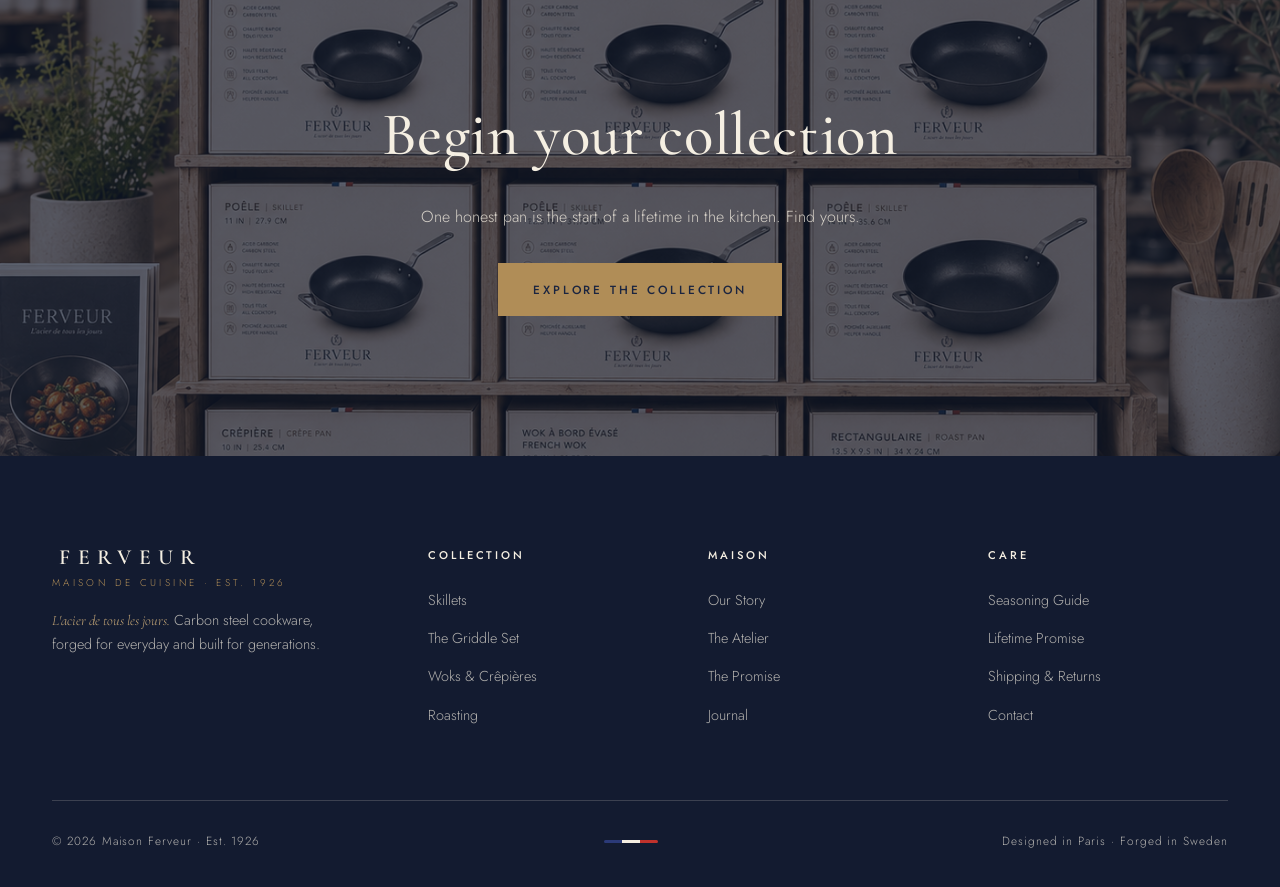
==== commit 8b4c2599: "Elevate Ferveur into a heritage French maison (Est. 1926) Rewrite copy across all pages to position " ====
--- a/about.html
+++ b/about.html
@@ -3,8 +3,8 @@
 <head>
 <meta charset="UTF-8" />
 <meta name="viewport" content="width=device-width, initial-scale=1.0" />
-<title>The Maison — FERVEUR | Our Story</title>
-<meta name="description" content="The story of Ferveur — born of a Paris brasserie and a Swedish forge. Carbon steel cookware, designed in France and made in Sweden." />
+<title>The Maison — FERVEUR | A French House, Est. 1926</title>
+<meta name="description" content="The story of Maison Ferveur — a French house forged in 1926 by the Laurent family, rediscovered for a new century. French vision, Swedish steel, one enduring philosophy." />
 <link rel="preconnect" href="https://fonts.googleapis.com" />
 <link rel="preconnect" href="https://fonts.gstatic.com" crossorigin />
 <link rel="stylesheet" href="assets/css/style.css" />
@@ -52,7 +52,8 @@
   <div class="page-head__inner wrap">
     <span class="tricolor"><i></i><i></i><i></i></span>
     <h1>The Maison</h1>
-    <p>Born of a Paris brasserie and a Swedish forge — a house built on one honest material.</p>
+    <p>A French vision. Swedish steel. One enduring philosophy.</p>
+    <p style="margin-top:1.4rem;">We believe the most important objects in a home are often the simplest. A table. A knife. A pan. The tools that quietly serve generation after generation.</p>
   </div>
 </header>
 
@@ -61,12 +62,12 @@
   <div class="wrap">
     <div class="split">
       <div class="split__text reveal">
-        <span class="eyebrow">Origin · 2014</span>
-        <h2>It began with a borrowed pan</h2>
-        <p>In the kitchen of a small brasserie off the Rue de Bretagne, chef <strong>Élodie Marchand</strong> cooked on a single, battered carbon-steel skillet that had belonged to her grandmother. It was nothing to look at — dark, scarred, beautiful. But it seared like nothing she could buy new, and it had outlived three ovens and two restaurants.</p>
-        <p>When a regular — <strong>Anders Lindqvist</strong>, a metallurgist from a centuries-old Swedish steelworks — asked why the finest kitchens still cooked on such humble steel, the answer became an obsession: <em class="script">why can't the everyday pan be the best one?</em></p>
-        <p>Ferveur was their reply. A French eye for proportion and ritual, joined to Swedish steel and the discipline of the forge.</p>
-        <span class="signature">Élodie &amp; Anders</span>
+        <span class="eyebrow">Our Story · Since 1926</span>
+        <h2>A house forged in 1926</h2>
+        <p>The story of FERVEUR begins in 1926, in a narrow atelier along a side street in Le Marais, where a young craftsman named <strong>Henri Laurent</strong> hammered his first carbon steel pan by hand. Paris was hungry, its brasseries were legendary, and Henri believed the tools behind every great kitchen deserved the same artistry as the dishes they produced.</p>
+        <p>For decades, the Laurent atelier supplied the kitchens of Paris quietly — pan by pan. Each piece was forged from a single sheet of steel, finished by hand, and stamped with the family crest. Cooks did not replace a Laurent pan. They <em>inherited</em> it.</p>
+        <p>As the world turned to coatings and convenience, the forge fell quiet, and the name nearly disappeared. FERVEUR is its revival — the same atelier, the same obsession, the same belief that the everyday pan should be the finest object in the kitchen. A forgotten French house, rediscovered.</p>
+        <span class="signature">Maison Ferveur · Est. 1926</span>
       </div>
       <div class="split__media reveal d1">
         <img src="assets/img/box-skillet.png" alt="A Ferveur skillet in its box" />
@@ -76,16 +77,16 @@
   </div>
 </section>
 
-<!-- ===================  CRAFT  =================== -->
+<!-- ===================  THE ATELIER  =================== -->
 <section class="section section--ink" id="craft">
   <div class="wrap">
     <div class="split split--rev">
       <div class="split__text reveal d1">
         <span class="eyebrow">The Atelier</span>
         <h2>Drawn in Paris. Forged in Sweden.</h2>
-        <p>Every Ferveur piece is designed in our atelier in the Marais — where the curve of a handle, the depth of a wall and the balance in the hand are argued over like a recipe.</p>
-        <p>The steel itself is pressed and spun in Sweden, from a single sheet of high-carbon steel. No coatings. No non-stick chemistry. Just iron and carbon, heat-treated and then seasoned by hand in oil until the surface turns the deep blue-black of a well-loved pan.</p>
-        <p>It performs to 1200°F, never warps, and grows more non-stick with every meal. This is cookware that is not finished when it ships — it is only beginning.</p>
+        <p>In our atelier, every curve, angle and proportion is refined until it feels inevitable.</p>
+        <p>The steel is then forged in Sweden from a single sheet of high-carbon steel and seasoned by hand. The result is cookware that grows better with every meal.</p>
+        <p>Unlike coated cookware, a FERVEUR pan is never finished. Its finest years are still ahead.</p>
       </div>
       <div class="split__media reveal">
         <img src="assets/img/catalog-range.png" alt="The Ferveur range of shapes" />
@@ -104,30 +105,33 @@
     </div>
     <div class="timeline reveal d1">
       <div class="tl">
-        <div class="tl__year">’14</div>
+        <div class="tl__year">1926</div>
         <h4>The First Forge</h4>
-        <p>Élodie and Anders forge twelve skillets by hand and give them to the chefs of Paris. Within a season, all twelve want more.</p>
-      </div>
-      <div class="tl">
-        <div class="tl__year">’18</div>
-        <h4>The Maison Opens</h4>
-        <p>Ferveur opens its first atelier-boutique in the Marais, pairing the French range with the Swedish forge under one name.</p>
-      </div>
-      <div class="tl">
-        <div class="tl__year">’26</div>
-        <h4>For Every Kitchen</h4>
-        <p>The collection grows to eight pieces — each one still pressed from a single sheet of steel, still seasoned by hand.</p>
-      </div>
-    </div>
-  </div>
-</section>
-
-<!-- ===================  QUOTE  =================== -->
-<section class="section">
-  <div class="wrap">
-    <div class="quote reveal">
-      <p>“We measure a pan not by how it looks the day you buy it, but by how it looks the day you pass it on.”</p>
-      <cite>— The Ferveur Philosophy</cite>
+        <p>Henri Laurent opens a small atelier in Le Marais and forges his first carbon steel pans by hand for the brasseries of Paris.</p>
+      </div>
+      <div class="tl">
+        <div class="tl__year">1958</div>
+        <h4>A House of Cooks</h4>
+        <p>The Laurent atelier becomes a quiet secret of Parisian kitchens, its pans passed from chef to apprentice across the city.</p>
+      </div>
+      <div class="tl">
+        <div class="tl__year">Aujourd'hui</div>
+        <h4>The Revival</h4>
+        <p>A new generation relights the forge, pairing the family's craft with premium Swedish steel for a new century at the table.</p>
+      </div>
+    </div>
+  </div>
+</section>
+
+<!-- ===================  THE FERVEUR PROMISE  =================== -->
+<section class="section" id="promise">
+  <div class="wrap">
+    <div class="promise reveal">
+      <span class="eyebrow">The Ferveur Promise</span>
+      <h2 style="font-size:clamp(2rem,4.4vw,3.2rem); margin:.4em 0 .7em;">A lifetime promise</h2>
+      <p class="lead">We build cookware to be handed down.</p>
+      <p>If your FERVEUR cookware ever fails because of a manufacturing defect, we will repair it, replace it or make it right. No expiration date. No complicated forms. No fine print. Just a promise as enduring as the steel itself.</p>
+      <p>Because we believe trust, like craftsmanship, should last for generations.</p>
     </div>
   </div>
 </section>
@@ -155,6 +159,29 @@
         <div class="tl__year">03</div>
         <h4>Oil &amp; Rest</h4>
         <p>A thin film of oil over gentle heat before it cools, and your pan is sealed and ready for the next flame.</p>
+      </div>
+    </div>
+  </div>
+</section>
+
+<!-- ===================  FINAL MANIFESTO  =================== -->
+<section class="section section--ink manifesto">
+  <div class="wrap">
+    <div class="lines reveal">
+      <p>Life is measured in meals.</p>
+      <div class="spacer"></div>
+      <p class="muted">The breakfast prepared before school.</p>
+      <p class="muted">The dinner shared after a long day.</p>
+      <p class="muted">The recipe carried forward.</p>
+      <p class="muted">The stories told around the table.</p>
+      <div class="spacer"></div>
+      <p>These moments deserve tools made with care.</p>
+      <p>Tools that grow better with age.</p>
+      <p>Tools that earn their place.</p>
+      <p>Tools built not only for cooking, but for living.</p>
+      <div class="close">
+        <em>This is FERVEUR.<br/>Forged for everyday.<br/>Built for generations.</em>
+        <span class="sig">Maison Ferveur · Est. 1926</span>
       </div>
     </div>
   </div>
@@ -177,8 +204,9 @@
       <div class="footer__brand">
         <span class="brand-mark" style="align-items:flex-start;">
           <span class="brand-mark__word">FERVEUR</span>
+          <span class="est">Maison de Cuisine · Est. 1926</span>
         </span>
-        <p><em class="script" style="color:var(--gold-soft);">L'acier de tous les jours.</em> Carbon steel cookware, forged for everyday and built for life.</p>
+        <p><em class="script" style="color:var(--gold-soft);">L'acier de tous les jours.</em> Carbon steel cookware, forged for everyday and built for generations.</p>
       </div>
       <div><h5>Collection</h5><ul>
         <li><a href="collection.html">Skillets</a></li>
@@ -189,20 +217,20 @@
       <div><h5>Maison</h5><ul>
         <li><a href="about.html">Our Story</a></li>
         <li><a href="about.html#craft">The Atelier</a></li>
-        <li><a href="index.html#features">Why Carbon Steel</a></li>
+        <li><a href="about.html#promise">The Promise</a></li>
         <li><a href="index.html#newsletter">Journal</a></li>
       </ul></div>
       <div><h5>Care</h5><ul>
         <li><a href="about.html#care">Seasoning Guide</a></li>
-        <li><a href="#">Lifetime Promise</a></li>
+        <li><a href="about.html#promise">Lifetime Promise</a></li>
         <li><a href="#">Shipping & Returns</a></li>
         <li><a href="#">Contact</a></li>
       </ul></div>
     </div>
     <div class="footer__bottom">
-      <p>© 2026 Maison Ferveur · Paris — Stockholm</p>
+      <p>© 2026 Maison Ferveur · Est. 1926</p>
       <span class="tricolor"><i></i><i></i><i></i></span>
-      <p>Made in Sweden · Designed in France</p>
+      <p>Designed in Paris · Forged in Sweden</p>
     </div>
   </div>
 </footer>
--- a/assets/css/style.css
+++ b/assets/css/style.css
@@ -323,3 +323,31 @@
 }
 .mobile-menu{ display:none; }
 @media (max-width:720px){ .mobile-menu{ display:flex; } }
+
+/* =========================================================
+   ADDITIONS — heritage rewrite (4-up grid, manifesto, promise)
+   ========================================================= */
+.grid--4{ grid-template-columns:repeat(4,1fr); gap:26px; }
+
+.manifesto{ text-align:center; }
+.manifesto .lines{ max-width:760px; margin:0 auto; }
+.manifesto .lines p{
+  font-family:var(--serif); font-size:clamp(1.35rem,2.7vw,2rem); line-height:1.65;
+  color:var(--paper); font-weight:400; margin:0;
+}
+.manifesto .lines p.muted{ color:rgba(245,239,226,.58); }
+.manifesto .spacer{ height:1.4em; }
+.manifesto .close{ margin-top:48px; }
+.manifesto .close em{ font-style:italic; color:var(--gold-soft); font-size:clamp(1.7rem,3.4vw,2.6rem); font-family:var(--serif); display:block; line-height:1.3; }
+.manifesto .sig{ display:block; margin-top:22px; font-family:var(--sans); font-size:.72rem; letter-spacing:.32em; text-transform:uppercase; color:var(--gold); }
+
+.promise{ max-width:720px; margin:0 auto; text-align:center; }
+.promise p{ margin-bottom:1.2rem; color:var(--ink-soft); }
+.promise p.lead{ font-family:var(--serif); font-size:1.7rem; line-height:1.4; color:var(--ink); margin-bottom:1.6rem; }
+.section--ink .promise p{ color:rgba(245,239,226,.74); }
+.section--ink .promise p.lead{ color:var(--paper); }
+
+.est{ font-size:.62rem; letter-spacing:.34em; text-transform:uppercase; color:var(--gold); margin-top:4px; }
+
+@media (max-width:1100px){ .grid--4{ grid-template-columns:repeat(2,1fr); } }
+@media (max-width:720px){ .grid--4{ grid-template-columns:1fr; } }
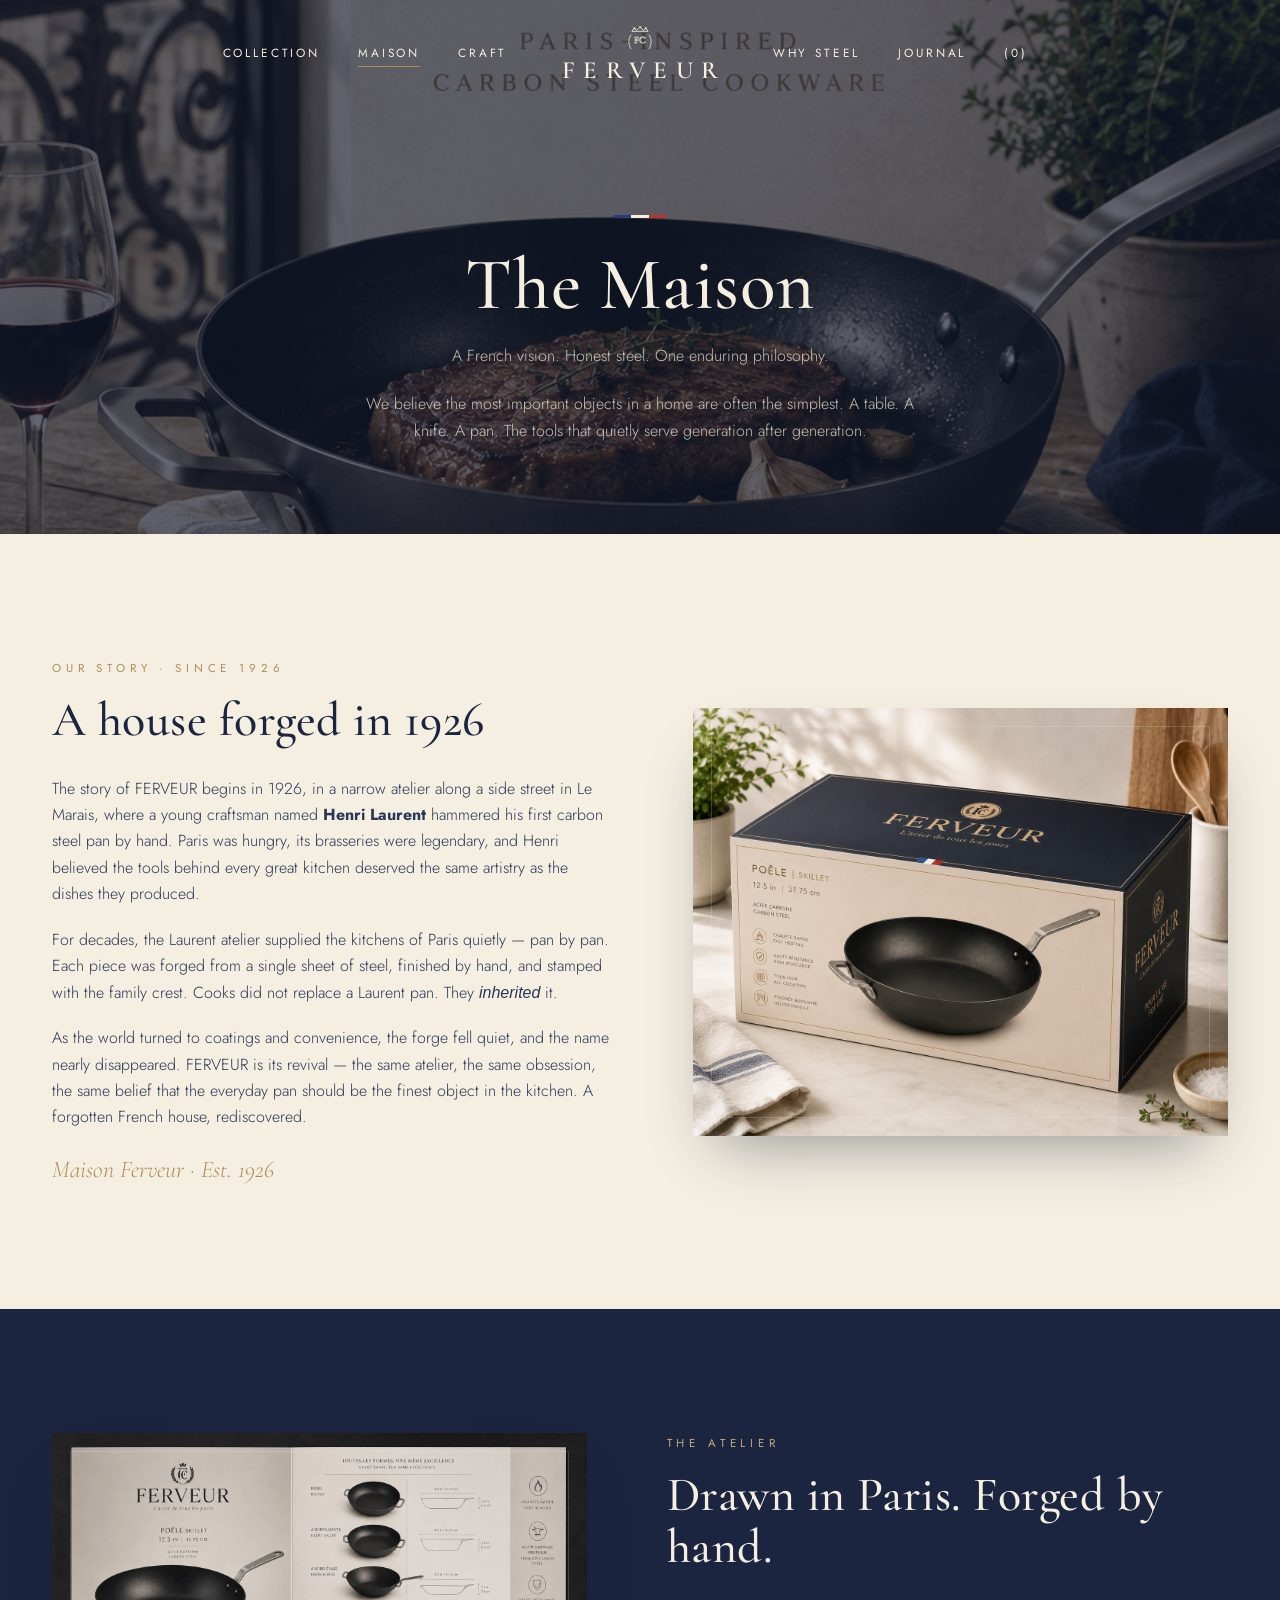
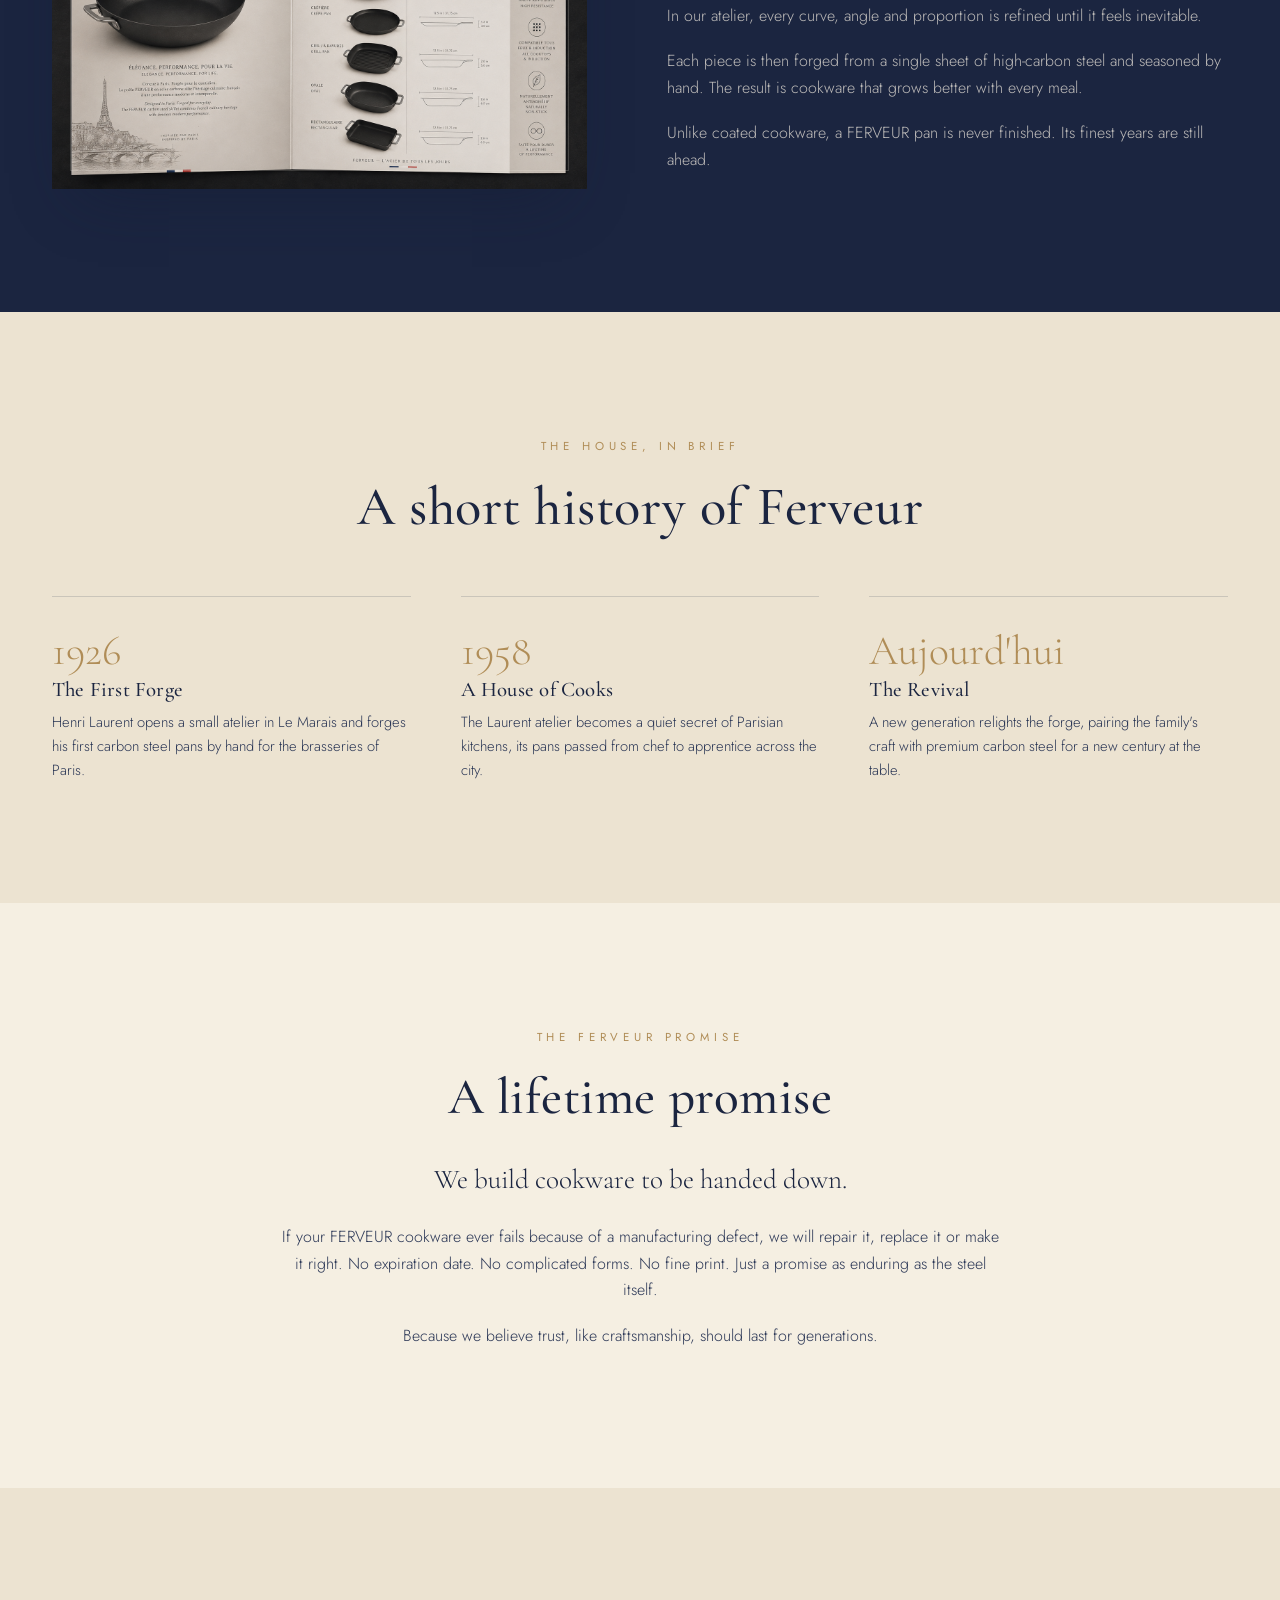
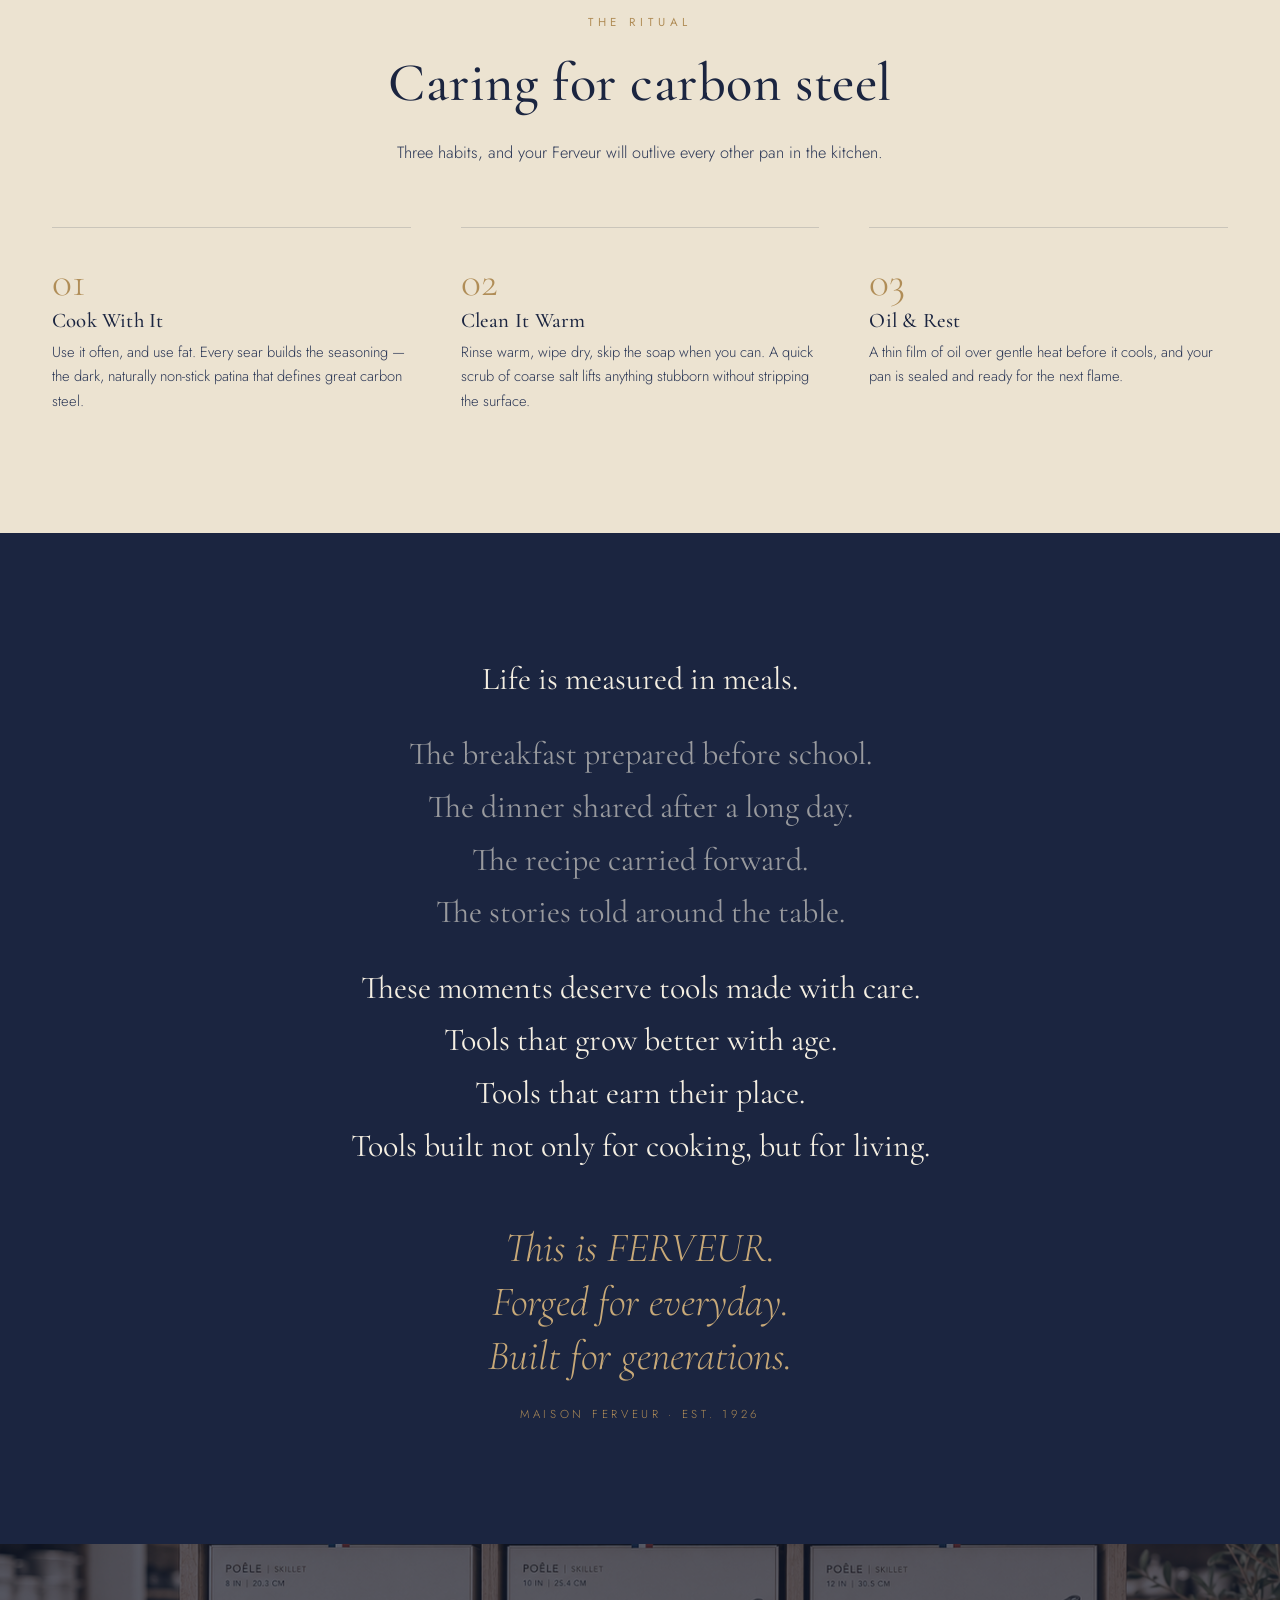
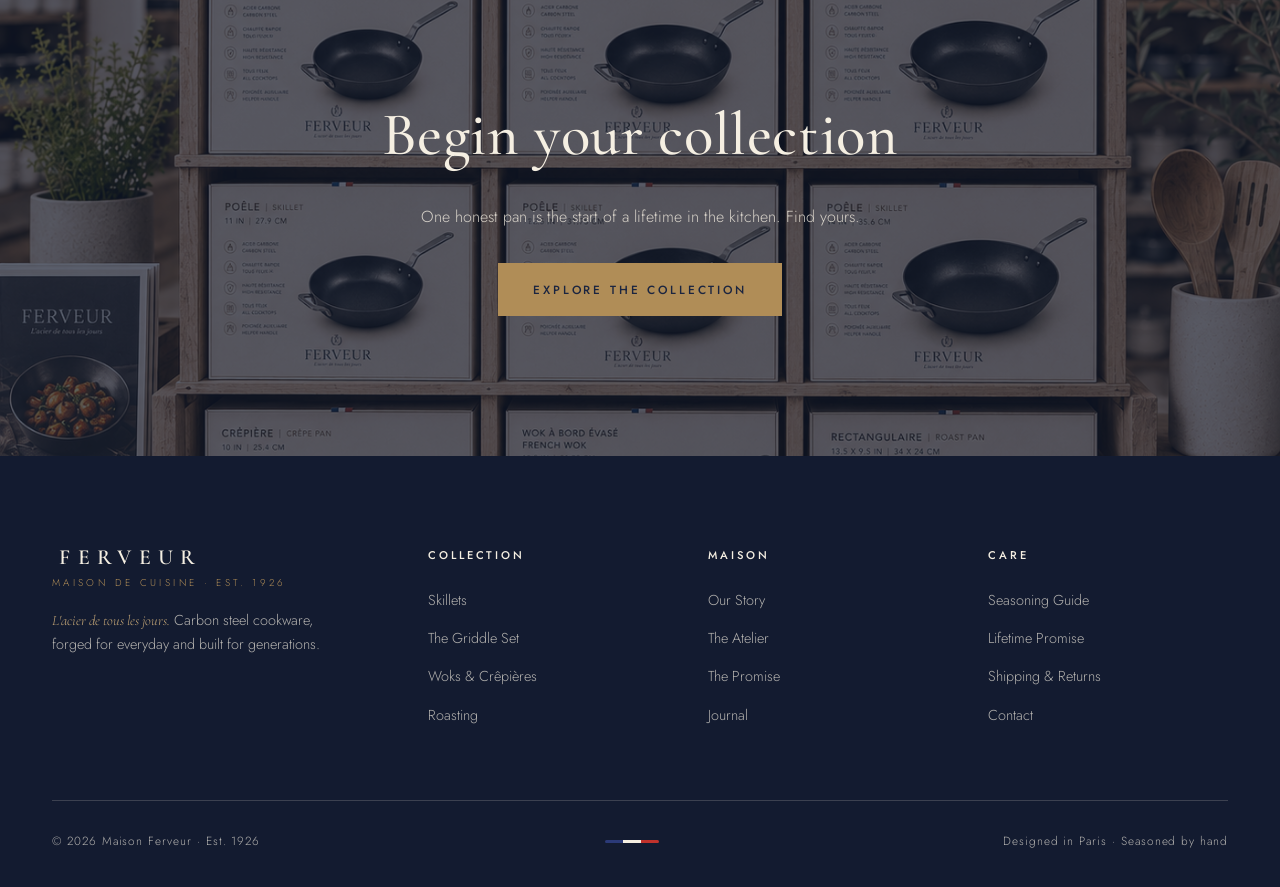
==== commit be9765b4: "Remove Sweden / Swedish steel claims from all copy Reframe sourcing language around Paris design and" ====
--- a/about.html
+++ b/about.html
@@ -4,7 +4,7 @@
 <meta charset="UTF-8" />
 <meta name="viewport" content="width=device-width, initial-scale=1.0" />
 <title>The Maison — FERVEUR | A French House, Est. 1926</title>
-<meta name="description" content="The story of Maison Ferveur — a French house forged in 1926 by the Laurent family, rediscovered for a new century. French vision, Swedish steel, one enduring philosophy." />
+<meta name="description" content="The story of Maison Ferveur — a French house forged in 1926 by the Laurent family, rediscovered for a new century. A French vision, honest carbon steel, one enduring philosophy." />
 <link rel="preconnect" href="https://fonts.googleapis.com" />
 <link rel="preconnect" href="https://fonts.gstatic.com" crossorigin />
 <link rel="stylesheet" href="assets/css/style.css" />
@@ -52,7 +52,7 @@
   <div class="page-head__inner wrap">
     <span class="tricolor"><i></i><i></i><i></i></span>
     <h1>The Maison</h1>
-    <p>A French vision. Swedish steel. One enduring philosophy.</p>
+    <p>A French vision. Honest steel. One enduring philosophy.</p>
     <p style="margin-top:1.4rem;">We believe the most important objects in a home are often the simplest. A table. A knife. A pan. The tools that quietly serve generation after generation.</p>
   </div>
 </header>
@@ -83,9 +83,9 @@
     <div class="split split--rev">
       <div class="split__text reveal d1">
         <span class="eyebrow">The Atelier</span>
-        <h2>Drawn in Paris. Forged in Sweden.</h2>
+        <h2>Drawn in Paris. Forged by hand.</h2>
         <p>In our atelier, every curve, angle and proportion is refined until it feels inevitable.</p>
-        <p>The steel is then forged in Sweden from a single sheet of high-carbon steel and seasoned by hand. The result is cookware that grows better with every meal.</p>
+        <p>Each piece is then forged from a single sheet of high-carbon steel and seasoned by hand. The result is cookware that grows better with every meal.</p>
         <p>Unlike coated cookware, a FERVEUR pan is never finished. Its finest years are still ahead.</p>
       </div>
       <div class="split__media reveal">
@@ -117,7 +117,7 @@
       <div class="tl">
         <div class="tl__year">Aujourd'hui</div>
         <h4>The Revival</h4>
-        <p>A new generation relights the forge, pairing the family's craft with premium Swedish steel for a new century at the table.</p>
+        <p>A new generation relights the forge, pairing the family's craft with premium carbon steel for a new century at the table.</p>
       </div>
     </div>
   </div>
@@ -230,7 +230,7 @@
     <div class="footer__bottom">
       <p>© 2026 Maison Ferveur · Est. 1926</p>
       <span class="tricolor"><i></i><i></i><i></i></span>
-      <p>Designed in Paris · Forged in Sweden</p>
+      <p>Designed in Paris · Seasoned by hand</p>
     </div>
   </div>
 </footer>
